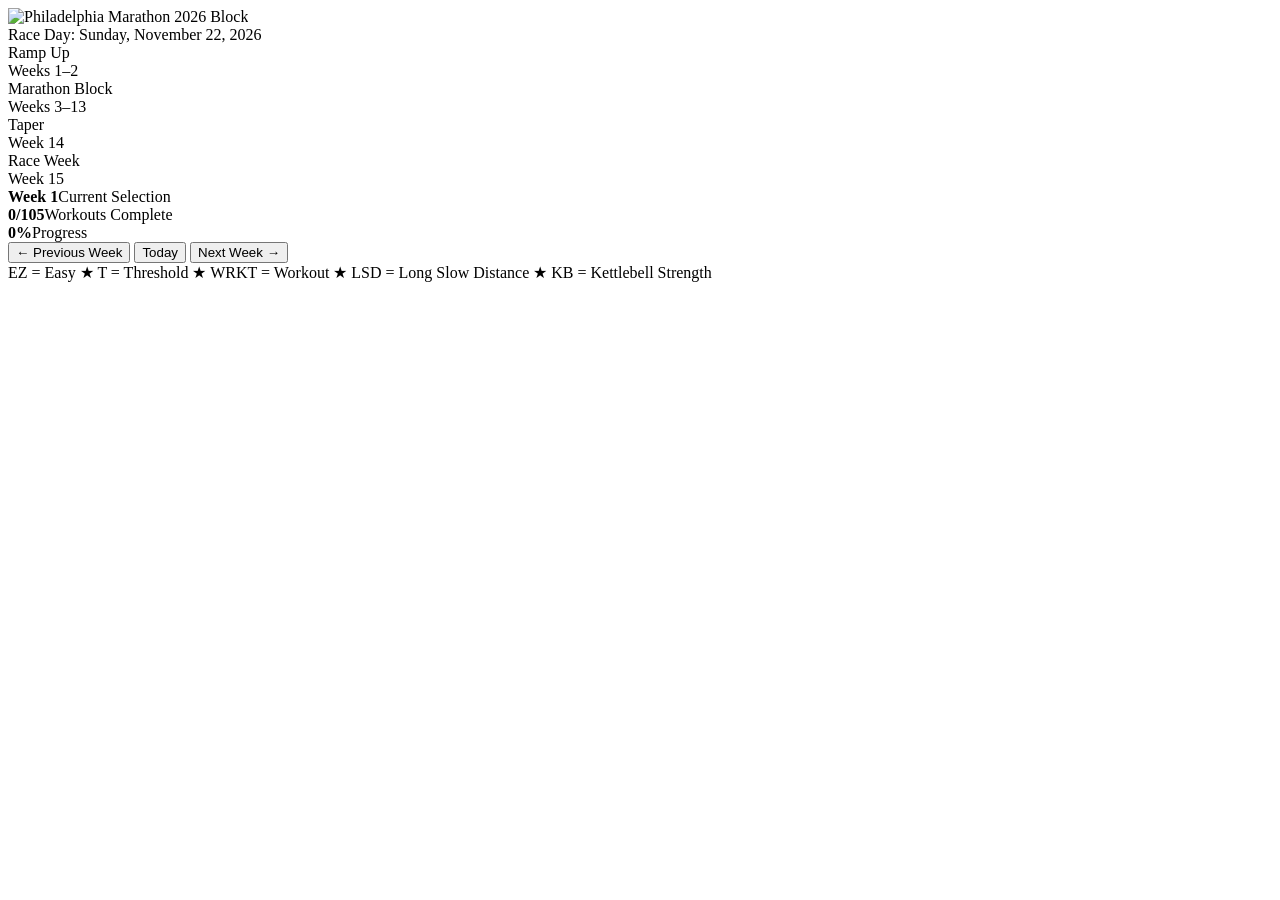
==== index.html @ 3d046636 "Add files via upload" ====
<!doctype html>
<html lang="en">
<head>
  <meta charset="utf-8">
  <meta name="viewport" content="width=device-width,initial-scale=1">
  <meta name="theme-color" content="#06275a">
  <title>Philadelphia Marathon 2026 Block</title>
  <link rel="manifest" href="manifest.json">
  <link rel="stylesheet" href="styles/main.css">
</head>
<body>
  <main class="app">
    <header class="hero">
      <img class="logo" src="images/logo.png" alt="Philadelphia Marathon 2026 Block">
      <div class="race">Race Day: Sunday, November 22, 2026</div>
      <div class="countdown" id="countdown"></div>
    </header>

    <section class="phase-bar">
      <div class="phase ramp">Ramp Up<br>Weeks 1–2</div>
      <div class="phase block">Marathon Block<br>Weeks 3–13</div>
      <div class="phase taper">Taper<br>Week 14</div>
      <div class="phase raceweek">Race Week<br>Week 15</div>
    </section>

    <section class="dashboard">
      <div class="dash-card"><b id="currentWeek">Week 1</b><span>Current Selection</span></div>
      <div class="dash-card"><b id="completedCount">0/105</b><span>Workouts Complete</span></div>
      <div class="dash-card"><b id="progressPercent">0%</b><span>Progress</span></div>
    </section>

    <section id="weekPicker" class="week-picker"></section>
    <section id="weekView" class="week-view"></section>

    <nav class="nav">
      <button id="prevBtn">← Previous Week</button>
      <button id="todayBtn">Today</button>
      <button id="nextBtn">Next Week →</button>
    </nav>

    <footer class="legend">
      EZ = Easy <span>★</span> T = Threshold <span>★</span> WRKT = Workout <span>★</span> LSD = Long Slow Distance <span>★</span> KB = Kettlebell Strength
    </footer>
  </main>

  <script src="js/workouts.js"></script>
  <script src="js/app.js"></script>
</body>
</html>
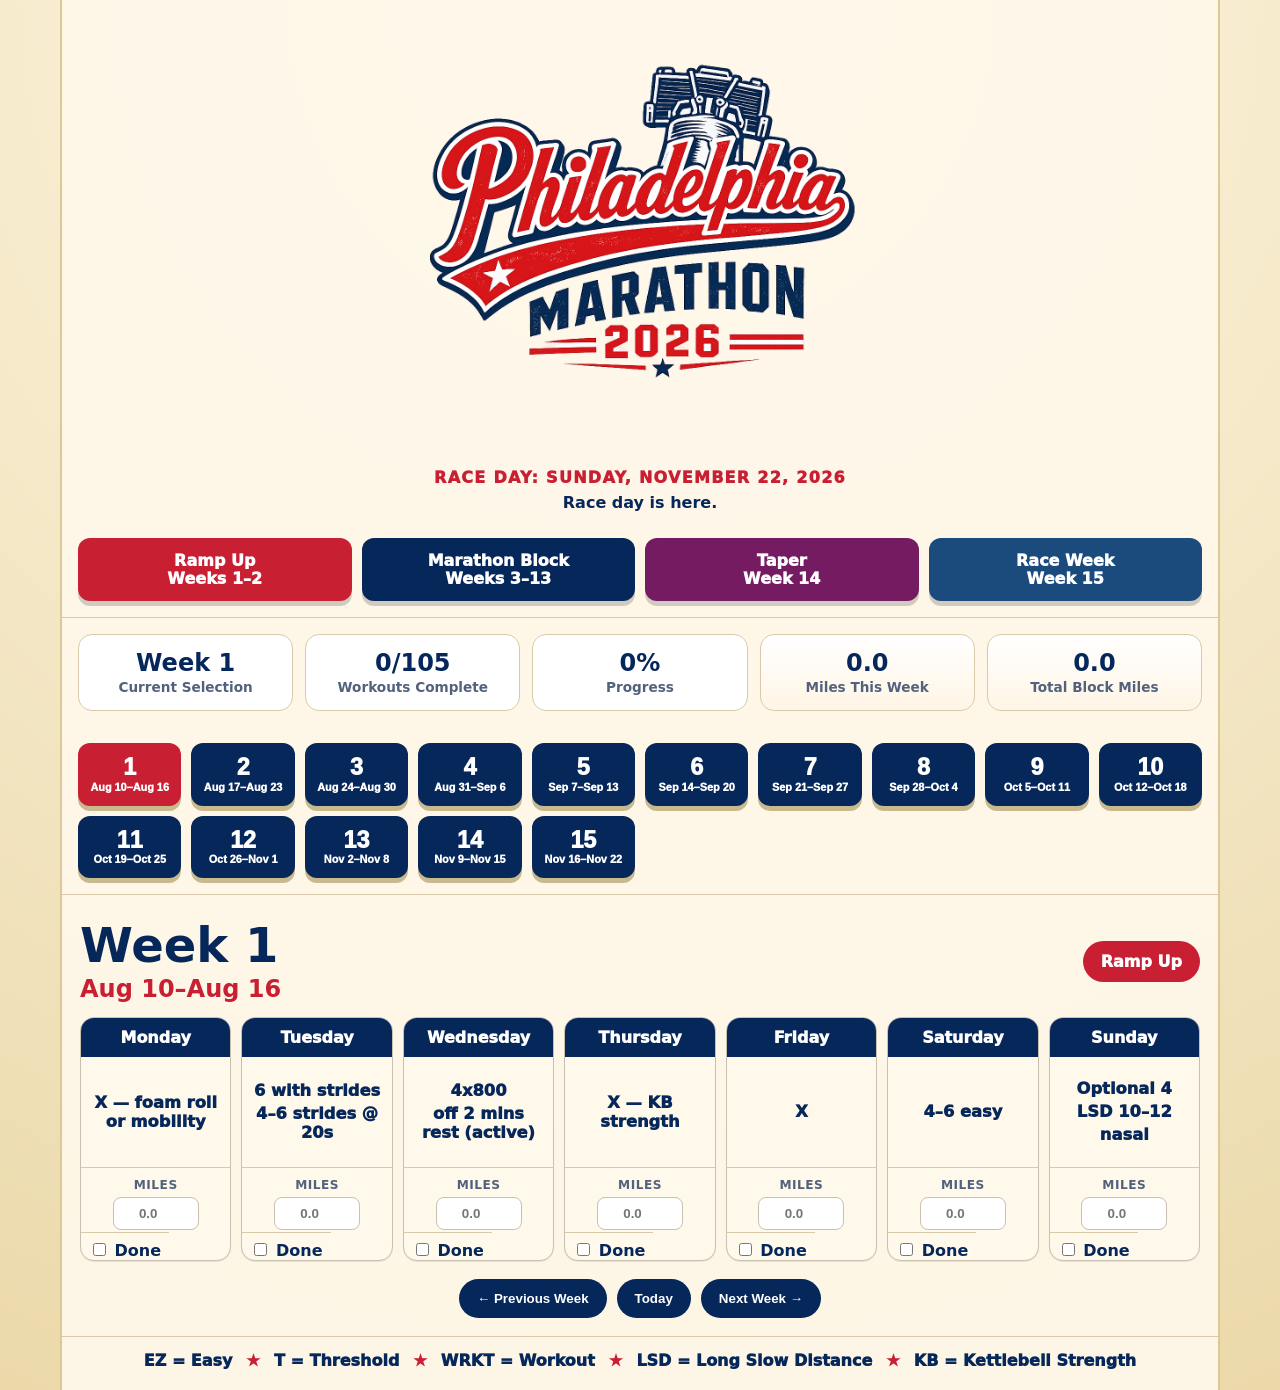
==== commit 80649800: "Add files via upload" ====
--- a/index.html
+++ b/index.html
@@ -27,6 +27,8 @@
       <div class="dash-card"><b id="currentWeek">Week 1</b><span>Current Selection</span></div>
       <div class="dash-card"><b id="completedCount">0/105</b><span>Workouts Complete</span></div>
       <div class="dash-card"><b id="progressPercent">0%</b><span>Progress</span></div>
+      <div class="dash-card mileage-card"><b id="weekMiles">0.0</b><span>Miles This Week</span></div>
+      <div class="dash-card mileage-card"><b id="blockMiles">0.0</b><span>Total Block Miles</span></div>
     </section>
 
     <section id="weekPicker" class="week-picker"></section>
--- a/styles/main.css
+++ b/styles/main.css
@@ -0,0 +1,21 @@
+ :root{--navy:#06275a;--red:#c91f32;--cream:#f4ecd9;--paper:#fff9ec;--border:#d9cba9;--shadow:#c9b98f;--purple:#741b62}
+*{box-sizing:border-box}
+body{margin:0;font-family:system-ui,-apple-system,Segoe UI,Roboto,Arial,sans-serif;background:radial-gradient(circle at top,#fff8e7 0%,#ebd9aa 100%);color:var(--navy)}
+.app{max-width:1160px;margin:0 auto;background:rgba(255,249,236,.9);min-height:100vh;border-left:2px solid #dec994;border-right:2px solid #dec994}
+.hero{text-align:center;padding:18px 18px 10px}.logo{width:min(450px,88vw);display:block;margin:0 auto}.race{font-weight:1000;color:var(--red);letter-spacing:.08em;text-transform:uppercase}.countdown{font-weight:900;margin-top:6px}
+.phase-bar{display:grid;grid-template-columns:repeat(4,1fr);gap:10px;padding:16px;border-bottom:1px solid var(--border)}.phase{color:white;text-align:center;padding:14px 8px;border-radius:12px;font-weight:1000;line-height:1.1;box-shadow:0 5px 0 rgba(0,0,0,.18)}.ramp{background:var(--red)}.block{background:var(--navy)}.taper{background:var(--purple)}.raceweek{background:#1b4a7c}
+.dashboard{display:grid;grid-template-columns:repeat(5,1fr);gap:12px;padding:16px}.dash-card{background:#fff;border:1px solid var(--border);border-radius:14px;padding:14px;text-align:center}.dash-card b{display:block;font-size:1.5rem}.dash-card span{font-weight:800;color:#52627d;font-size:.85rem}
+.week-picker{display:grid;grid-template-columns:repeat(10,1fr);gap:10px;padding:16px;border-bottom:1px solid var(--border)}.week-btn{border:0;border-radius:12px;background:var(--navy);color:#fff;padding:12px 8px;font-weight:1000;line-height:1.05;cursor:pointer;box-shadow:0 5px 0 var(--shadow)}.week-btn span{display:block;font-size:1.45rem}.week-btn small{font-size:.68rem}.week-btn.active{background:var(--red)}
+.week-view{padding:26px 18px 18px}.week-head{display:flex;justify-content:space-between;align-items:center;gap:12px;margin-bottom:14px}.week-title h1{font-size:clamp(2rem,5vw,3rem);margin:0;line-height:1}.week-title h2{color:var(--red);margin:6px 0 0}.week-pill{background:var(--red);color:#fff;border-radius:999px;padding:11px 18px;font-weight:1000}
+.days{display:grid;grid-template-columns:repeat(7,1fr);gap:10px}.card{background:var(--paper);border:1px solid #c8c0b0;border-radius:14px;overflow:hidden;min-height:170px;box-shadow:0 1px 0 rgba(0,0,0,.08)}.card .day{background:var(--navy);color:white;text-align:center;padding:10px 6px;font-weight:1000}.workout{min-height:110px;display:flex;flex-direction:column;justify-content:center;align-items:center;text-align:center;padding:12px 10px;font-size:1.02rem;line-height:1.18;font-weight:950}.workout div+div{margin-top:4px}.complete{border-top:1px solid var(--border);padding:8px;text-align:center;font-weight:900}
+.nav{display:flex;gap:10px;justify-content:center;padding:0 18px 18px}.nav button{border:0;border-radius:999px;background:var(--navy);color:#fff;padding:12px 18px;font-weight:900;cursor:pointer}.nav button:hover{background:var(--red)}
+.legend{text-align:center;border-top:1px solid var(--border);padding:14px 10px 20px;font-weight:1000}.legend span{color:var(--red);padding:0 8px}
+@media(max-width:900px){.week-picker{grid-template-columns:repeat(5,1fr)}.days{grid-template-columns:1fr}.phase-bar,.dashboard{grid-template-columns:1fr 1fr}.card{min-height:auto}.workout{min-height:auto}}
+
+.mileage-entry{border-top:1px solid var(--border);padding:10px;text-align:center}
+.mileage-entry label{display:block;font-size:.76rem;font-weight:900;color:#52627d;margin-bottom:5px;text-transform:uppercase;letter-spacing:.04em}
+.mileage-input{width:86px;max-width:100%;padding:8px;border:1px solid #c8c0b0;border-radius:8px;text-align:center;font-weight:900;color:var(--navy);background:#fff}
+.mileage-input:focus{outline:3px solid rgba(201,31,50,.18);border-color:var(--red)}
+.mileage-card{background:linear-gradient(180deg,#fff,#fff5e5)}
+@media(max-width:900px){.dashboard{grid-template-columns:1fr 1fr}}
+@media(max-width:520px){.dashboard{grid-template-columns:1fr}}
